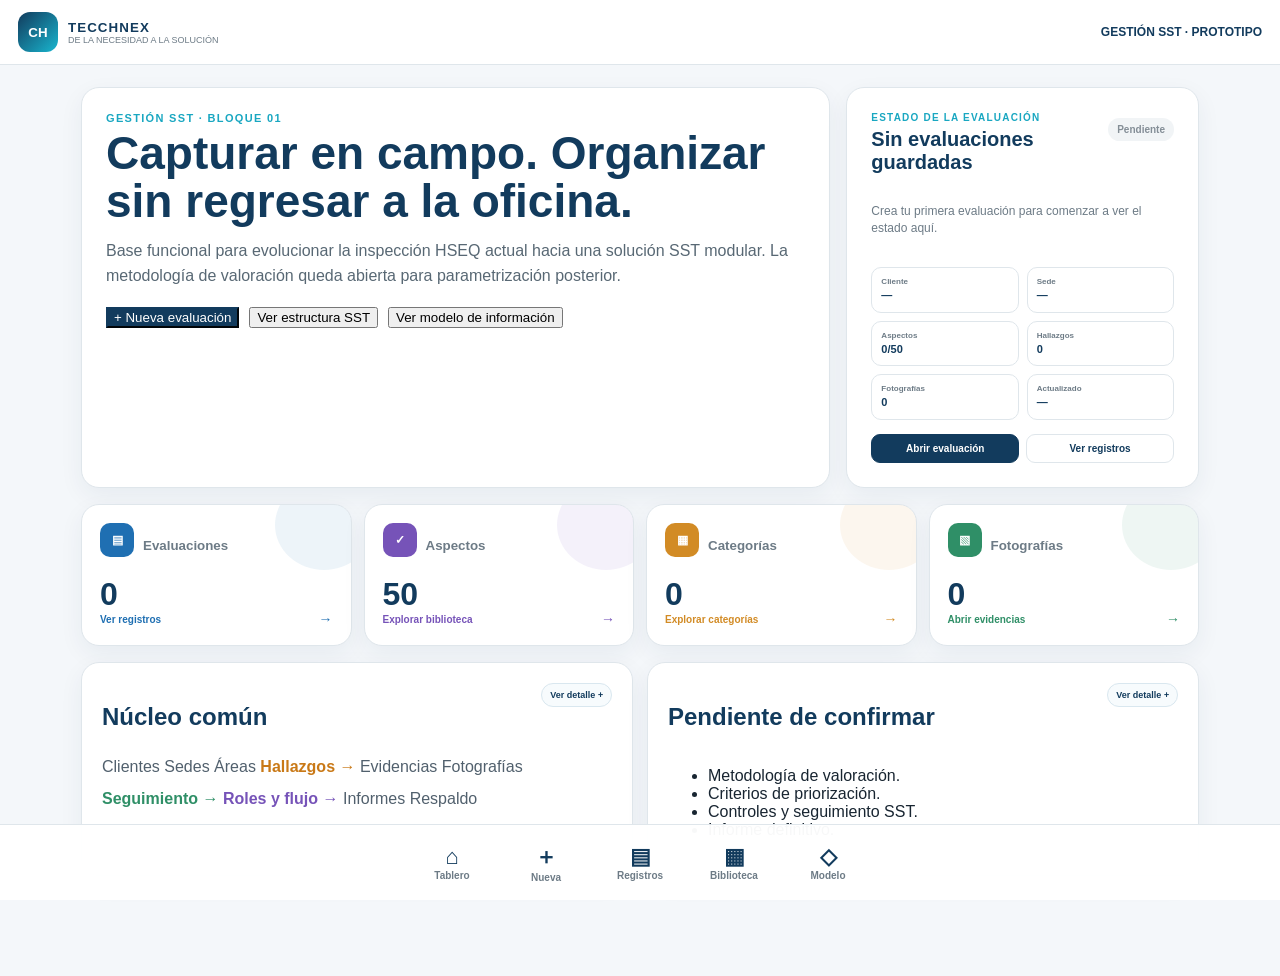
==== index.html @ 4d705667 "Add files via upload" ====
<!doctype html><html lang="es"><head><meta charset="utf-8"><meta name="viewport" content="width=device-width,initial-scale=1"><meta name="theme-color" content="#123b5d"><title>TECCHNEX · Gestión SST</title><link rel="stylesheet" href="styles.css"></head><body><header class="top"><button class="brand brand-button" type="button" data-go="dashboard" aria-label="Abrir tablero principal"><div class="mark">CH</div><div><b>TECCHNEX</b><small>DE LA NECESIDAD A LA SOLUCIÓN</small></div></button><span class="badge">GESTIÓN SST · PROTOTIPO</span></header><main><section id="home" class="view active"><div class="hero"><div><p>GESTIÓN SST · BLOQUE 01</p><h1>Capturar en campo. Organizar sin regresar a la oficina.</h1><div class="lead">Base funcional para evolucionar la inspección HSEQ actual hacia una solución SST modular. La metodología de valoración queda abierta para parametrización posterior.</div><div class="actions"><button data-go="new" class="primary">+ Nueva evaluación</button><button data-go="library">Ver estructura SST</button><button data-go="model">Ver modelo de información</button></div></div><div class="hero-card latest-panel" id="latestPanel">
  <div class="latest-head">
    <div>
      <p>ESTADO DE LA EVALUACIÓN</p>
      <h2 id="latestTitle">Sin evaluaciones guardadas</h2>
    </div>
    <span id="latestBadge" class="status-badge neutral">Pendiente</span>
  </div>

  <div id="latestEmpty" class="latest-empty">
    Crea tu primera evaluación para comenzar a ver el estado aquí.
  </div>

  <div id="latestData" class="latest-data" hidden>
    <div><small>Cliente</small><strong id="latestClient">—</strong></div>
    <div><small>Sede</small><strong id="latestSite">—</strong></div>
    <div><small>Aspectos</small><strong id="latestAspects">0/50</strong></div>
    <div><small>Hallazgos</small><strong id="latestFindings">0</strong></div>
    <div><small>Fotografías</small><strong id="latestPhotos">0</strong></div>
    <div><small>Actualizado</small><strong id="latestUpdated">—</strong></div>
  </div>

  <div id="latestActions" class="latest-actions" hidden>
    <button class="primary" id="latestOpen">Abrir evaluación</button>
    <button id="latestRecords">Ver registros</button>
  </div>
</div></div><div class="metrics"><div class="metric-card interactive" role="button" aria-label="Abrir registros de evaluaciones" tabindex="0" data-metric="evaluations" data-go="listView"><div class="metric-top"><span class="metric-icon">▤</span><small>Evaluaciones</small></div><b id="mEval">0</b><span class="metric-action">Ver registros <i>→</i></span></div><div class="metric-card interactive" role="button" aria-label="Explorar los 50 aspectos del formato" tabindex="0" data-metric="aspects" data-go="library"><div class="metric-top"><span class="metric-icon">✓</span><small>Aspectos</small></div><b>50</b><span class="metric-action">Explorar biblioteca <i>→</i></span></div><div class="metric-card interactive" role="button" aria-label="Explorar categorías del formato" tabindex="0" data-metric="categories" data-go="library"><div class="metric-top"><span class="metric-icon">▦</span><small>Categorías</small></div><b id="mCat">0</b><span class="metric-action">Explorar categorías <i>→</i></span></div><div class="metric-card interactive" role="button" aria-label="Abrir registros de evidencias fotográficas" tabindex="0" data-metric="photos" data-go="evidenceView"><div class="metric-top"><span class="metric-icon">▧</span><small>Fotografías</small></div><b id="mPhoto">0</b><span class="metric-action">Abrir evidencias <i>→</i></span></div></div><div class="cols"><article class="interactive info-card" tabindex="0" data-info-card="core"><div class="info-title"><h2>Núcleo común</h2><span class="card-link">Ver detalle <i>+</i></span></div><div class="chips">
  <span>Clientes</span>
  <span>Sedes</span>
  <span>Áreas</span>
  <button type="button" class="core-chip hallazgos-chip" id="openHallazgos">Hallazgos →</button>
  <span>Evidencias</span>
  <span>Fotografías</span>
  <button type="button" class="core-chip seguimiento-chip" id="openSeguimiento">Seguimiento →</button>
  <button type="button" class="core-chip roles-chip" id="openRoles">Roles y flujo →</button>
  <span>Informes</span>
  <span>Respaldo</span>
</div><div class="info-reveal"><p>Componentes que deben permanecer compartidos con Inspecciones y reutilizarse antes de construir algo nuevo.</p></div></article><article class="interactive info-card" tabindex="0" data-info-card="pending"><div class="info-title"><h2>Pendiente de confirmar</h2><span class="card-link">Ver detalle <i>+</i></span></div><ul><li>Metodología de valoración.</li><li>Criterios de priorización.</li><li>Controles y seguimiento SST.</li><li>Informe definitivo.</li></ul><div class="info-reveal"><p>Estas decisiones permanecen abiertas hasta recibir y validar la información del área SST.</p></div></article></div></section>
<section id="newSetupView" class="view">
  <div class="head">
    <div>
      <p>NUEVA EVALUACIÓN</p>
      <h1>Iniciar evaluación SST</h1>
      <span>Completa los datos básicos antes de comenzar la captura en campo.</span>
    </div>
    <button data-go="dashboard">← Tablero</button>
  </div>

  <div class="setup-card">
    <div class="setup-grid">
      <label>Cliente
        <input id="setupCliente" placeholder="Nombre de la empresa o cliente">
      </label>
      <label>Sede / centro de trabajo
        <input id="setupSede" placeholder="Sede o centro de trabajo">
      </label>
      <label>Lugar / área
        <input id="setupLugar" placeholder="Lugar o área a inspeccionar">
      </label>
      <label>Inspector / responsable
        <input id="setupInspector" placeholder="Nombre del responsable">
      </label>
      <label>Fecha
        <input id="setupFecha" type="date">
      </label>
      <label>Tipo de evaluación
        <select id="setupTipo">
          <option value="Inspección HSEQ general" selected>Inspección HSEQ general</option>
          <option value="Evaluación SST">Evaluación SST</option>
          <option value="Seguimiento SST">Seguimiento SST</option>
          <option value="Otro">Otro</option>
        </select>
      </label>
    </div>

    <div class="setup-note">
      <strong>Una decisión pendiente</strong>
      <span>El tipo de evaluación se guarda como contexto. La metodología de valoración SST todavía queda abierta para incorporarla cuando el área la confirme.</span>
    </div>

    <div class="setup-actions">
      <button type="button" id="setupCancel">Cancelar</button>
      <button type="button" id="setupContinue" class="primary">Crear y continuar →</button>
    </div>
  </div>
</section>

<section class="context-bar" id="currentContextBar">
  <div class="context-title">
    <span>INSPECCIÓN HSEQ GENERAL</span>
    <strong id="contextClient">—</strong>
  </div>
  <div class="context-items">
    <div><small>Sede</small><b id="contextSite">—</b></div>
    <div><small>Área / lugar</small><b id="contextPlace">—</b></div>
    <div><small>Inspector</small><b id="contextInspector">—</b></div>
    <div><small>Fecha</small><b id="contextDate">—</b></div>
  </div>
  <button type="button" id="editContext">Editar contexto</button>
</section>
<section id="new" class="view"><div class="head"><div><p>CAM-SST-01A</p><h1>Inspección HSEQ general</h1><span>Guardado automático en este dispositivo. <b id="saveStatus">Listo</b></span></div><button data-go="dashboard">← Tablero</button></div>
<div class="field-toolbar" id="fieldToolbar">
  <div class="field-progress">
    <div class="field-progress-top">
      <strong>CAPTURA EN CAMPO</strong>
      <span id="fieldProgressText">0/50 aspectos</span>
    </div>
    <div class="field-progress-track"><div id="fieldProgressBar" class="field-progress-bar"></div></div>
  </div>
  <div class="field-tools">
    <label class="compact-check">
      <input id="pendingOnly" type="checkbox">
      <span>Solo pendientes</span>
    </label>
    <button type="button" id="nextPending" class="field-btn primary">Siguiente pendiente →</button>
  </div>
</div>
<div class="steps"><button data-step="1" class="active">1 Contexto</button><button data-step="2">2 Evaluación</button><button data-step="3">3 Resumen</button></div><form id="form"><div class="panel active" data-panel="1"><div class="card"><h2>¿Dónde estamos?</h2><div class="form"><label>Cliente<input name="cliente" required></label><label>Sede / centro<input name="sede"></label><label>Lugar / área<input name="lugar"></label><label>Inspector<input name="inspector"></label><label>Director / responsable<input name="director"></label><label>Servicio / actividad<input name="servicio"></label><label>Modalidad / jornada<input name="modalidad"></label><label>N.º expuestos<input name="expuestos" type="number" min="0"></label><label>Fecha<input name="fecha" type="date"></label><label>Observación inicial<textarea name="obs" rows="3"></textarea></label></div></div><div class="nav"><span></span><button type="button" data-next="2" class="primary">Continuar →</button></div></div><div class="panel" data-panel="2"><div class="toolbar"><div><p>ASPECTOS EVALUADOS</p><h2>Captura en campo</h2></div><div><input id="search" placeholder="Buscar aspecto o categoría"><select id="cat"></select></div></div>
<div class="aspect-toolbar" id="aspectToolbar">
  <div>
    <p>CAPTURA DE ASPECTOS</p>
    <strong>Evalúa un aspecto a la vez</strong>
    <span id="visibleAspectCount">50 aspectos visibles</span>
  </div>
  <div class="aspect-legend">
    <span><i class="dot pending"></i>Pendiente</span>
    <span><i class="dot done"></i>Capturado</span>
  </div>
</div>
<div id="list"></div><div class="nav"><button type="button" data-prev="1">← Atrás</button><button type="button" data-next="3" class="primary">Continuar →</button></div></div><div class="panel" data-panel="3"><div class="cols"><article class="card"><p>RESULTADO PRELIMINAR</p><h2 id="titleSummary">Evaluación</h2><div id="summary" class="summary"></div></article><article class="card"><p>OBSERVACIÓN GENERAL</p><textarea id="general" rows="8"></textarea></article></div><div class="warning"><b>Metodología SST pendiente</b><span>Esta versión captura y organiza información. No calcula todavía niveles definitivos de riesgo ni declara conformidad normativa.</span></div><div class="nav"><button type="button" data-prev="2">← Atrás</button><div><button type="button" id="save" class="primary">Guardar evaluación</button><button type="button" id="generateReport" class="report-btn">Generar informe Word</button><button type="button" data-go="home">Cerrar</button></div></div></div></form></section><section id="listView" class="view">
  <div class="head">
    <div>
      <p>REGISTROS LOCALES</p>
      <h1>Evaluaciones guardadas</h1>
      <span>Consulta y retoma las evaluaciones almacenadas en este dispositivo.</span>
    </div>
    <div class="head-actions">
      <button data-go="dashboard">← Tablero</button>
      <button data-go="new" class="primary">+ Nueva</button>
    </div>
  </div>

  <div class="records-summary">
    <article class="record-stat"><small>Evaluaciones</small><b id="recordsTotal">0</b></article>
    <article class="record-stat"><small>Con hallazgos</small><b id="recordsFindings">0</b></article>
    <article class="record-stat"><small>Con gestión SST</small><b id="recordsManaged">0</b></article>
    <article class="record-stat"><small>Con fotografías</small><b id="recordsPhotos">0</b></article>
  </div>

  <div class="records-toolbar">
    <input id="recordsSearch" placeholder="Buscar por cliente, sede, lugar o inspector">
    <select id="recordsFilter">
      <option value="">Todos los registros</option>
      <option value="findings">Con hallazgos</option>
      <option value="managed">Con gestión SST</option>
      <option value="photos">Con fotografías</option>
    </select>
  </div>

  <div id="saved"></div>
</section>
<section id="evidenceView" class="view">
  <div class="head">
    <div>
      <p>ARCHIVO LOCAL DE EVIDENCIAS</p>
      <h1>Fotografías y evidencias</h1>
      <span>Vista de consulta sobre las fotografías ya almacenadas por la evaluación.</span>
    </div>
    <button data-go="dashboard">← Tablero</button>
  </div>

  <div class="evidence-toolbar">
    <div>
      <strong id="evidenceCount">0 evidencias</strong>
      <span id="evidenceHint">Las fotografías permanecen vinculadas al aspecto que las originó.</span>
    </div>
    <div class="evidence-filters">
      <input id="evidenceSearch" placeholder="Buscar cliente, sede o aspecto">
      <select id="evidenceCategory">
        <option value="">Todas las categorías</option>
      </select>
    </div>
  </div>

  <div id="evidenceGrid" class="evidence-grid"></div>
</section>
<section id="model" class="view"><div class="head"><div><p>CAM-SST-02</p><h1>Modelo de información</h1><span>La estructura está preparada para crecer sin cambiar lo que ya funciona.</span></div><button data-go="dashboard">← Tablero</button></div><div id="modelCards" class="model-grid"></div><div class="warning"><b>Decisiones aún abiertas</b><span>La metodología de evaluación, valoración y priorización no está incorporada todavía. Solo definimos la estructura de información necesaria para recibirla cuando el área SST la confirme.</span></div><div class="card"><h2>Flujo del registro</h2><div class="flow"><span>Cliente</span><b>→</b><span>Sede</span><b>→</b><span>Área / actividad</span><b>→</b><span>Aspecto</span><b>→</b><span>Evidencia</span><b>→</b><span>Gestión SST</span><b>→</b><span>Acción</span><b>→</b><span>Seguimiento</span></div><p class="note">Un registro SST no reemplaza la inspección: agrega una capa de gestión sobre el dato capturado.</p></div></section>
<section id="hallazgosView" class="view">
  <div class="head">
    <div>
      <p>GESTIÓN DE HALLAZGOS</p>
      <h1>Hallazgos registrados</h1>
      <span>Consulta los hallazgos capturados durante las inspecciones HSEQ.</span>
    </div>
    <button data-go="dashboard">← Tablero</button>
  </div>

  <div class="findings-summary">
    <article><small>Total</small><b id="findingsTotal">0</b></article>
    <article><small>No conformes</small><b id="findingsNC">0</b></article>
    <article><small>Con fotografías</small><b id="findingsPhotos">0</b></article>
    <article><small>Inspecciones</small><b id="findingsInspections">0</b></article>
  </div>

  <div class="findings-toolbar">
    <input id="findingsSearch" placeholder="Buscar cliente, sede, aspecto o hallazgo">
    <select id="findingsFilter">
      <option value="">Todos</option>
      <option value="NC">No conformes</option>
      <option value="photos">Con fotografías</option>
    </select>
  </div>

  <div id="findingsList" class="findings-list"></div>
</section>

<section id="seguimientoView" class="view">
  <div class="head">
    <div>
      <p>SEGUIMIENTO DE ACCIONES</p>
      <h1>Seguimiento</h1>
      <span>Consulta las acciones que ya estén registradas en las evaluaciones y su estado actual.</span>
    </div>
    <button data-go="dashboard">← Tablero</button>
  </div>

  <div class="follow-summary">
    <article><small>Con acción</small><b id="followTotal">0</b></article>
    <article><small>Pendientes</small><b id="followPending">0</b></article>
    <article><small>En proceso</small><b id="followProgress">0</b></article>
    <article><small>Completadas</small><b id="followDone">0</b></article>
  </div>

  <div class="follow-toolbar">
    <input id="followSearch" placeholder="Buscar cliente, sede, acción o responsable">
    <select id="followFilter">
      <option value="">Todos los estados</option>
    </select>
  </div>

  <div id="followList" class="follow-list"></div>
</section>

<section id="rolesView" class="view">
  <div class="head">
    <div>
      <p>FLUJO DE TRABAJO</p>
      <h1>Roles en la operación</h1>
      <span>Vista de diseño para separar lo que ocurre en campo de lo que ocurre durante la gestión posterior.</span>
    </div>
    <button data-go="dashboard">← Tablero</button>
  </div>

  <div class="role-note">
    <strong>Bloque provisional</strong>
    <span>Esta vista describe funciones de trabajo. Todavía no crea usuarios ni permisos; esos elementos se definirán cuando el proceso del área esté confirmado.</span>
  </div>

  <div class="role-tabs" role="tablist">
    <button class="role-tab active" type="button" data-role-tab="inspector">Inspector de campo</button>
    <button class="role-tab" type="button" data-role-tab="manager">Responsable de gestión</button>
  </div>

  <section class="role-panel active" id="roleInspector">
    <div class="role-hero">
      <div>
        <p>PERFIL DE CAMPO</p>
        <h2>Capturar lo que ocurre</h2>
        <span>El inspector concentra su trabajo en observar, evaluar, evidenciar y dejar la información lista para gestionar.</span>
      </div>
      <div class="role-flow">
        <span>Contexto</span><i>→</i><span>Evaluación</span><i>→</i><span>Hallazgo</span><i>→</i><span>Evidencia</span>
      </div>
    </div>

    <div class="role-grid">
      <article><strong>1</strong><h3>Contexto</h3><p>Cliente, sede, área, responsable, servicio y fecha.</p></article>
      <article><strong>2</strong><h3>Evaluar</h3><p>Revisar cada aspecto y registrar C, NC o NA.</p></article>
      <article><strong>3</strong><h3>Evidenciar</h3><p>Describir el hallazgo y capturar fotografías desde el campo.</p></article>
      <article><strong>4</strong><h3>Entregar información</h3><p>Dejar el registro listo para su gestión posterior.</p></article>
    </div>

    <div class="role-metrics" id="inspectorMetrics">
      <div><small>Evaluaciones</small><b>0</b></div>
      <div><small>Aspectos capturados</small><b>0</b></div>
      <div><small>Hallazgos</small><b>0</b></div>
      <div><small>Fotografías</small><b>0</b></div>
    </div>
  </section>

  <section class="role-panel" id="roleManager" hidden>
    <div class="role-hero manager">
      <div>
        <p>PERFIL DE GESTIÓN</p>
        <h2>Convertir información en acciones</h2>
        <span>El responsable revisa los hallazgos, asigna acciones y hace seguimiento hasta verificar el resultado.</span>
      </div>
      <div class="role-flow">
        <span>Hallazgo</span><i>→</i><span>Acción</span><i>→</i><span>Seguimiento</span><i>→</i><span>Cierre</span>
      </div>
    </div>

    <div class="role-grid">
      <article><strong>1</strong><h3>Revisar</h3><p>Consultar hallazgos y evidencias provenientes del campo.</p></article>
      <article><strong>2</strong><h3>Gestionar</h3><p>Definir acción, responsable, fecha y estado.</p></article>
      <article><strong>3</strong><h3>Hacer seguimiento</h3><p>Registrar avance y resultado del seguimiento.</p></article>
      <article><strong>4</strong><h3>Verificar</h3><p>Decidir cuándo una acción puede verificarse o cerrarse.</p></article>
    </div>

    <div class="role-metrics" id="managerMetrics">
      <div><small>Hallazgos</small><b>0</b></div>
      <div><small>Con acción</small><b>0</b></div>
      <div><small>En proceso</small><b>0</b></div>
      <div><small>En seguimiento</small><b>0</b></div>
    </div>
  </section>
</section>
<section id="library" class="view">
  <div class="head">
    <div>
      <p>BIBLIOTECA INICIAL</p>
      <h1>Categorías SST</h1>
      <span>Selecciona una categoría para iniciar una evaluación enfocada en ese grupo de aspectos.</span>
    </div>
    <button data-go="dashboard">← Tablero</button>
  </div>

  <div class="library-toolbar">
    <div>
      <strong id="libraryTotal">0 categorías</strong>
      <span id="libraryHint">50 aspectos cargados desde el formato actual.</span>
    </div>
    <input id="librarySearch" placeholder="Buscar categoría">
  </div>

  <div id="cats" class="catgrid"></div>
</section></main><nav><button class="nav-dashboard" data-go="dashboard">⌂<small>Tablero</small></button><button data-go="new">＋<small>Nueva</small></button><button data-go="listView">▤<small>Registros</small></button><button data-go="library">▦<small>Biblioteca</small></button><button data-go="model">◇<small>Modelo</small></button></nav><script src="vendor/jszip.min.js"></script><script type="module" src="app.js"></script></body></html>
---- styles.css ----
:root{--navy:#123b5d;--cyan:#19a7c1;--border:#dfe6eb;--soft:#edf3f7;--text:#182531;--muted:#6d7b86}*{box-sizing:border-box}body{margin:0;background:#f4f7fa;color:#182531;font-family:"Century Gothic",Segoe UI,Arial,sans-serif}.top{position:sticky;top:0;z-index:5;display:flex;justify-content:space-between;align-items:center;padding:12px 18px;background:#fff;border-bottom:1px solid #dfe6eb}.brand{display:flex;gap:10px;align-items:center}.mark{width:40px;height:40px;border-radius:12px;background:linear-gradient(135deg,#123b5d,#19b6cf);color:#fff;display:grid;place-items:center;font-weight:800}.brand b{display:block;color:#123b5d;letter-spacing:.08em}.brand small{display:block;color:#6d7b86;font-size:9px}.badge{color:#123b5d;font-size:12px;font-weight:700}main{max-width:1150px;margin:auto;padding:22px 16px 100px}.view{display:none}.view.active{display:block}h1{color:#123b5d;margin:5px 0 12px;font-size:clamp(28px,5vw,46px);line-height:1.05}h2{color:#123b5d}.hero{display:grid;grid-template-columns:1.7fr .8fr;gap:16px}.hero>div,.hero-card,.metrics>div,article,.card{background:#fff;border:1px solid #dfe6eb;border-radius:18px;box-shadow:0 8px 24px rgba(18,59,93,.06)}.hero>div,.hero-card{padding:24px}.hero p,.head p,.toolbar p,.card p{margin:0;color:#19a7c1;font-size:11px;font-weight:800;letter-spacing:.12em}.lead{color:#586874;line-height:1.6;max-width:720px}.actions{display:flex;gap:10px;margin-top:18px}.hero-card{display:flex;flex-direction:column;justify-content:center;background:linear-gradient(135deg,#123b5d,#176887);color:#fff}.hero-card span{opacity:.8;margin-top:6px}.metrics{display:grid;grid-template-columns:repeat(4,1fr);gap:12px;margin:16px 0}.metrics>div{padding:18px}.metrics small{display:block;color:#6d7b86}.metrics b{display:block;color:#123b5d;font-size:30px;margin-top:10px}.cols{display:grid;grid-template-columns:1fr 1fr;gap:14px;margin-top:14px}.cols>article{padding:20px}.chips{line-height:2;color:#51606d}.head{display:flex;justify-content:space-between;gap:15px;align-items:flex-start;margin-bottom:14px}.head span{color:#6d7b86}.steps{display:flex;gap:8px;margin-bottom:14px}.steps button,.nav button,.toolbar button,nav button{border:1px solid #dfe6eb;background:#fff;border-radius:11px;padding:10px 13px;color:#123b5d;font-weight:800}.steps button.active,.primary{background:#123b5d!important;color:#fff!important;border-color:#123b5d!important}.panel{display:none}.panel.active{display:block}.card{padding:20px}.form{display:grid;grid-template-columns:repeat(2,1fr);gap:13px;margin-top:15px}.form label,label{display:flex;flex-direction:column;gap:5px;color:#53616c;font-size:12px;font-weight:800}.form input,.form textarea,input,select,textarea{width:100%;border:1px solid #dfe6eb;border-radius:10px;padding:10px;background:#fff;color:#182531}.nav{display:flex;justify-content:space-between;gap:10px;margin-top:14px}.toolbar{display:flex;justify-content:space-between;gap:12px;align-items:end;margin-bottom:12px}.toolbar>div:last-child{display:flex;gap:8px}.aspect{background:#fff;border:1px solid #dfe6eb;border-radius:14px;padding:16px;margin-bottom:10px}.aspect h3{margin:4px 0;color:#123b5d}.tag{display:inline-block;background:#edf3f7;border-radius:999px;padding:5px 8px;font-size:10px;font-weight:800;color:#123b5d}.aspect q{color:#596873}.aspect-grid{display:grid;grid-template-columns:170px 1fr;gap:10px;margin-top:12px}.photos{margin-top:10px}.photos label{display:inline-flex;align-items:center;gap:5px;background:#edf7f8;color:#0b6571;border-radius:10px;padding:9px;cursor:pointer;margin-right:7px}.photos input{display:none}.thumbs{display:flex;gap:7px;flex-wrap:wrap;margin-top:8px}.thumb{position:relative;width:84px;height:84px;border-radius:9px;overflow:hidden;border:1px solid #dfe6eb;background:#eef2f4}.thumb img{width:100%;height:100%;object-fit:cover}.thumb button{position:absolute;right:3px;top:3px;width:24px;height:24px;border:0;border-radius:7px;background:rgba(0,0,0,.62);color:#fff;font-weight:800;padding:0;line-height:1}.summary{display:grid;grid-template-columns:repeat(3,1fr);gap:8px}.summary div{padding:12px;background:#edf3f7;border-radius:10px}.summary b{display:block;font-size:22px;color:#123b5d}.summary small{color:#6d7b86}.warning{margin-top:14px;padding:14px;border-left:4px solid #d6a324;background:#fffdf3;border-radius:12px;display:flex;flex-direction:column;gap:5px}.saved{background:#fff;border:1px solid #dfe6eb;border-radius:14px;padding:15px;margin-bottom:10px;display:flex;justify-content:space-between;align-items:center;gap:10px}.saved b{color:#123b5d}.saved small{color:#6d7b86;display:block}.catgrid{display:grid;grid-template-columns:repeat(3,1fr);gap:12px}.cat{background:#fff;border:1px solid #dfe6eb;border-radius:14px;padding:18px}.cat h3{margin:0;color:#123b5d}.cat span{color:#6d7b86;font-size:12px}nav{position:fixed;bottom:0;left:0;right:0;z-index:10;background:rgba(255,255,255,.97);border-top:1px solid #dfe6eb;display:flex;justify-content:center;gap:4px;padding:7px}nav button{background:transparent;border:0;min-width:90px;font-size:22px}nav small{display:block;font-size:10px;color:#6d7b86}@media(max-width:800px){.hero,.cols{grid-template-columns:1fr}.metrics{grid-template-columns:1fr 1fr}.form,.aspect-grid,.catgrid{grid-template-columns:1fr}.toolbar{align-items:stretch;flex-direction:column}.toolbar>div:last-child{flex-direction:column}.badge{display:none}}
.sst-management{margin:12px 0;border-top:1px solid var(--border);padding-top:10px}.sst-management summary{cursor:pointer;color:var(--navy);font-size:11px;font-weight:800;list-style:none}.sst-management summary::-webkit-details-marker{display:none}.management-grid{display:grid;grid-template-columns:repeat(2,1fr);gap:10px;margin-top:10px;padding:12px;border:1px solid #d9e7ef;border-radius:12px;background:#f7fbfd}.management-grid label{font-size:10px}.management-grid input,.management-grid textarea,.management-grid select{width:100%}@media(max-width:700px){.management-grid{grid-template-columns:1fr}.nav button,.head button,.actions button{width:100%}.actions,.nav>div{flex-direction:column;align-items:stretch}.saved{align-items:stretch;flex-direction:column}.saved>div:last-child{display:flex;gap:7px}.saved>div:last-child button{flex:1}.steps button{flex:1}.steps{position:sticky;top:64px;z-index:4;background:#f4f7fa;padding:5px 0}.photos label{width:100%;justify-content:center}.thumb{width:76px;height:76px}}

.model-grid{display:grid;grid-template-columns:repeat(3,1fr);gap:14px;margin:16px 0}.model-card{background:#fff;border:1px solid var(--border);border-radius:16px;padding:18px}.model-card h3{margin:0 0 7px;color:var(--navy)}.model-card p{margin:0;color:var(--muted);font-size:12px;line-height:1.55}.model-card .field-list{margin:12px 0 0;padding-left:18px;color:#586774;font-size:12px;line-height:1.65}.flow{display:flex;flex-wrap:wrap;align-items:center;gap:8px;margin-top:14px}.flow span{padding:8px 11px;border-radius:999px;background:var(--soft);border:1px solid #d9e7ef;color:var(--navy);font-weight:800;font-size:11px}.flow b{color:var(--cyan)}.note{margin:15px 0 0;color:var(--muted);font-size:12px}.export-row{display:flex;gap:8px;flex-wrap:wrap;margin-top:12px}@media(max-width:900px){.model-grid{grid-template-columns:1fr 1fr}.flow{gap:6px}}@media(max-width:600px){.model-grid{grid-template-columns:1fr}.flow b{display:none}}

/* Interacción de tarjetas — CAM-SST-02B · Ajuste visual por bloque */
.interactive{cursor:pointer;position:relative;transition:transform .18s ease,box-shadow .18s ease,border-color .18s ease,background .18s ease}.interactive:hover{transform:translateY(-2px);box-shadow:0 12px 28px rgba(18,59,93,.11);border-color:#b9d3df}.interactive:focus-visible{outline:3px solid rgba(25,167,193,.28);outline-offset:2px}
.metric-card{min-height:142px;display:flex;flex-direction:column;justify-content:space-between;overflow:hidden}.metric-card::after{content:'Abrir';position:absolute;right:14px;top:14px;border-radius:999px;padding:4px 8px;background:#edf7f8;color:#0b6571;font-size:9px;font-weight:800;opacity:0;transform:translateY(-3px);transition:.18s ease}.metric-card:hover::after,.metric-card:focus-visible::after,.metric-card.active::after{opacity:1;transform:none}.metric-card.active{border-color:var(--cyan);background:#fbfeff}.metric-top{display:flex;align-items:center;gap:9px}.metric-top small{font-weight:800;color:var(--muted)}.metric-icon{width:30px;height:30px;border-radius:10px;background:var(--soft);color:var(--navy);display:grid;place-items:center;font-weight:900}.metric-card b{font-size:32px;color:var(--navy);line-height:1}.metric-action{display:flex;align-items:center;justify-content:space-between;color:var(--cyan);font-size:10px;font-weight:800}.metric-action i{font-style:normal;font-size:14px;transition:transform .18s ease}.metric-card:hover .metric-action i,.metric-card.active .metric-action i{transform:translateX(3px)}
.info-card .info-title{display:flex;align-items:flex-start;justify-content:space-between;gap:12px}.card-link{flex:none;border:1px solid #d9e7ef;background:#f7fbfd;color:var(--navy);border-radius:999px;padding:6px 8px;font-size:9px;font-weight:800}.info-card.active .card-link{background:#dff4f8;color:#0b6571}.info-card .info-reveal{display:grid;grid-template-rows:0fr;transition:grid-template-rows .22s ease;margin-top:0}.info-card .info-reveal p{overflow:hidden;margin:0;color:var(--muted);font-size:12px;line-height:1.55}.info-card.active .info-reveal{grid-template-rows:1fr;margin-top:12px;padding-top:12px;border-top:1px solid #e4edf1}
.model-card{cursor:pointer;transition:transform .18s ease,box-shadow .18s ease,border-color .18s ease}.model-card:hover,.model-card.active{transform:translateY(-2px);box-shadow:0 12px 28px rgba(18,59,93,.1);border-color:#b9d3df}.model-card::after{content:'Abrir detalle';position:absolute;right:14px;top:14px;padding:5px 8px;border-radius:999px;background:var(--soft);color:var(--navy);font-size:9px;font-weight:800}.model-card.active::after{content:'Cerrar detalle';background:#dff4f8;color:#0b6571}.model-detail{display:grid;grid-template-rows:0fr;transition:grid-template-rows .22s ease}.model-detail>div{overflow:hidden}.model-card.active .model-detail{grid-template-rows:1fr;margin-top:12px}.model-card.active .model-detail>div{border-top:1px solid #e4edf1;padding-top:12px}.model-detail ul{margin:8px 0 0;padding-left:17px;color:var(--muted);font-size:11px;line-height:1.55}.cat.interactive:hover{transform:translateY(-2px)}.cat.active{border-color:var(--cyan);background:#fbfeff}.cat::after{content:'Usar en evaluación →';display:block;margin-top:10px;color:var(--cyan);font-size:10px;font-weight:800}
@media(max-width:600px){.metric-card::after{opacity:1;transform:none}.metric-card b{font-size:28px}.card-link{padding:5px 7px}}


/* CAM-SST-02C — Evidencias interactivas */
.evidence-toolbar{display:flex;justify-content:space-between;align-items:end;gap:14px;background:#fff;border:1px solid var(--border);border-radius:14px;padding:14px 16px;margin-bottom:14px}
.evidence-toolbar strong{display:block;color:var(--navy);font-size:14px}
.evidence-toolbar span{display:block;color:var(--muted);font-size:11px;margin-top:4px}
.evidence-toolbar input{min-width:280px}
.evidence-grid{display:grid;grid-template-columns:repeat(4,1fr);gap:14px}
.evidence-card{background:#fff;border:1px solid var(--border);border-radius:15px;overflow:hidden;box-shadow:0 7px 18px rgba(18,59,93,.06)}
.evidence-image{display:block;width:100%;aspect-ratio:4/3;border:0;padding:0;background:#eef2f4;overflow:hidden;cursor:pointer}
.evidence-image img{width:100%;height:100%;object-fit:cover;display:block;transition:transform .2s ease}
.evidence-image:hover img{transform:scale(1.025)}
.evidence-meta{padding:12px}
.evidence-meta strong{display:block;color:var(--navy);font-size:13px}
.evidence-meta span{display:inline-block;margin-top:4px;background:var(--soft);border:1px solid #d9e7ef;border-radius:999px;padding:4px 7px;color:var(--navy);font-size:9px;font-weight:800}
.evidence-meta small{display:block;margin-top:8px;color:var(--muted);font-size:10px;line-height:1.4}
.empty-evidence{padding:30px;text-align:center;color:var(--muted)}
.evidence-lightbox{position:fixed;inset:0;z-index:100;background:rgba(6,20,31,.84);display:none;place-items:center;padding:24px}
.evidence-lightbox.open{display:grid}
.lightbox-inner{position:relative;max-width:min(1000px,96vw);max-height:92vh;display:flex;flex-direction:column;align-items:center;gap:10px}
.lightbox-inner img{max-width:100%;max-height:80vh;border-radius:14px;background:#fff;box-shadow:0 18px 50px rgba(0,0,0,.28)}
.lightbox-close{position:absolute;right:-7px;top:-7px;width:36px;height:36px;border:0;border-radius:50%;background:#fff;color:var(--navy);font-size:24px;font-weight:900;cursor:pointer}
.lightbox-title{color:#fff;font-weight:800;font-size:13px;text-align:center}
@media(max-width:950px){.evidence-grid{grid-template-columns:repeat(3,1fr)}}
@media(max-width:720px){.evidence-toolbar{flex-direction:column;align-items:stretch}.evidence-toolbar input{min-width:0}.evidence-grid{grid-template-columns:repeat(2,1fr)}}
@media(max-width:430px){.evidence-grid{grid-template-columns:1fr}}


/* CAM-SST-02D — Tablero explícito */
.brand-button{appearance:none;border:0;background:transparent;padding:0;text-align:left;color:inherit;display:flex;align-items:center;gap:10px;cursor:pointer}
.brand-button:focus-visible,.nav-dashboard:focus-visible{outline:3px solid rgba(25,182,207,.35);outline-offset:3px;border-radius:10px}
.nav-dashboard{font-weight:900}


/* CAM-SST-02E — Navegación estable */
.head-actions{display:flex;gap:8px;align-items:center}
.head-actions button{border:1px solid var(--border);background:#fff;color:var(--navy);border-radius:10px;padding:10px 12px;font-weight:800;cursor:pointer}
@media(max-width:620px){.head-actions{width:100%}.head-actions button{flex:1}}


/* CAM-SST-02G — conexiones del tablero */
.metric-card{cursor:pointer}
.metric-card:focus-visible{outline:3px solid rgba(25,182,207,.28);outline-offset:3px}
.evidence-toolbar{display:flex;justify-content:space-between;align-items:center;gap:12px;background:#fff;border:1px solid var(--border);border-radius:14px;padding:14px 16px;margin-bottom:14px}
.evidence-toolbar strong{display:block;color:var(--navy);font-size:14px}
.evidence-toolbar span{display:block;color:var(--muted);font-size:11px;margin-top:4px}
.evidence-toolbar input{min-width:280px}
.evidence-grid{display:grid;grid-template-columns:repeat(4,1fr);gap:14px}
.evidence-card{background:#fff;border:1px solid var(--border);border-radius:15px;overflow:hidden;box-shadow:0 7px 18px rgba(18,59,93,.06)}
.evidence-image{display:block;width:100%;aspect-ratio:4/3;border:0;padding:0;background:#eef2f4;overflow:hidden;cursor:pointer}
.evidence-image img{width:100%;height:100%;object-fit:cover;display:block}
.evidence-meta{padding:12px}
.evidence-meta strong{display:block;color:var(--navy);font-size:13px}
.evidence-meta span{display:inline-block;margin-top:4px;background:var(--soft);border:1px solid #d9e7ef;border-radius:999px;padding:4px 7px;color:var(--navy);font-size:9px;font-weight:800}
.evidence-meta small{display:block;margin-top:8px;color:var(--muted);font-size:10px}
.empty-evidence{padding:30px;text-align:center;color:var(--muted)}
.evidence-lightbox{position:fixed;inset:0;z-index:100;background:rgba(6,20,31,.84);display:none;place-items:center;padding:24px}
.evidence-lightbox.open{display:grid}
.lightbox-inner{position:relative;max-width:min(1000px,96vw);max-height:92vh;display:flex;flex-direction:column;align-items:center;gap:10px}
.lightbox-inner img{max-width:100%;max-height:80vh;border-radius:14px;background:#fff}
.lightbox-close{position:absolute;right:-7px;top:-7px;width:36px;height:36px;border:0;border-radius:50%;background:#fff;color:var(--navy);font-size:24px;font-weight:900}
.lightbox-title{color:#fff;font-weight:800;font-size:13px}
@media(max-width:900px){.evidence-grid{grid-template-columns:repeat(3,1fr)}}
@media(max-width:650px){.evidence-toolbar{flex-direction:column;align-items:stretch}.evidence-toolbar input{min-width:0}.evidence-grid{grid-template-columns:repeat(2,1fr)}}
@media(max-width:430px){.evidence-grid{grid-template-columns:1fr}}


/* CAM-SST-03A — Registros funcionales */
.records-summary{display:grid;grid-template-columns:repeat(4,1fr);gap:12px;margin:16px 0}
.record-stat{background:#fff;border:1px solid var(--border);border-radius:14px;padding:14px;box-shadow:0 6px 18px rgba(18,59,93,.05)}
.record-stat small{display:block;color:var(--muted);font-size:10px;font-weight:800}
.record-stat b{display:block;margin-top:5px;color:var(--navy);font-size:24px}
.records-toolbar{display:flex;gap:10px;margin:0 0 14px}
.records-toolbar input{flex:1}
.records-toolbar select{width:220px}
.record-card{position:relative;align-items:flex-start}
.record-title{display:flex;gap:8px;align-items:baseline;flex-wrap:wrap}
.record-title b{color:var(--navy);font-size:15px}
.record-title span{color:var(--muted);font-size:11px}
.record-main>small{display:block;color:var(--muted);font-size:10px;margin-top:5px}
.record-tags{display:flex;gap:6px;flex-wrap:wrap;margin-top:9px}
.record-tags span{background:var(--soft);border:1px solid #d9e7ef;color:var(--navy);border-radius:999px;padding:5px 8px;font-size:9px;font-weight:800}
.record-actions{display:flex;gap:7px;flex-wrap:wrap}
.record-actions button{border:1px solid var(--border);background:#fff;color:var(--navy);border-radius:9px;padding:8px 10px;font-size:11px;font-weight:800;cursor:pointer}
.record-actions .record-open{background:var(--navy);color:#fff;border-color:var(--navy)}
.record-actions .record-delete{color:#9e3434}
.record-inline-detail{grid-column:1/-1;margin-top:2px;padding:12px;border-top:1px dashed var(--border);display:grid;grid-template-columns:repeat(2,1fr);gap:7px;color:#51616e;font-size:11px;line-height:1.4}
.records-empty{text-align:center;color:var(--muted);padding:30px}
@media(max-width:800px){.records-summary{grid-template-columns:repeat(2,1fr)}.records-toolbar{flex-direction:column}.records-toolbar select{width:100%}}
@media(max-width:620px){.record-card{flex-direction:column}.record-actions{width:100%}.record-actions button{flex:1}.record-inline-detail{grid-template-columns:1fr}}


/* CAM-SST-03B — Biblioteca funcional */
.library-toolbar{display:flex;justify-content:space-between;align-items:center;gap:12px;background:#fff;border:1px solid var(--border);border-radius:14px;padding:14px 16px;margin:16px 0}
.library-toolbar strong{display:block;color:var(--navy);font-size:14px}
.library-toolbar span{display:block;color:var(--muted);font-size:11px;margin-top:4px}
.library-toolbar input{min-width:260px}
.cat{display:flex;align-items:center;gap:12px;position:relative}
.cat-icon{width:42px;height:42px;border-radius:12px;background:var(--navy);color:#fff;display:grid;place-items:center;font-size:10px;font-weight:900;flex:0 0 auto}
.cat-copy{min-width:0;flex:1}
.cat-copy h3{margin:0;color:var(--navy);font-size:15px}
.cat-copy span{display:block;margin-top:4px;color:var(--muted);font-size:11px}
.cat-action{color:var(--cyan);font-size:11px;font-weight:900;white-space:nowrap}
.cat:focus-visible{outline:3px solid rgba(25,182,207,.25);outline-offset:3px}
.library-empty{grid-column:1/-1;text-align:center;padding:30px;color:var(--muted)}
@media(max-width:650px){
  .library-toolbar{flex-direction:column;align-items:stretch}
  .library-toolbar input{min-width:0}
}


/* CAM-SST-03C — Evidencias funcionales */
.evidence-filters{display:flex;gap:8px;align-items:center}
.evidence-filters input{min-width:270px}
.evidence-filters select{min-width:170px}
.evidence-meta small{margin-top:5px}
.evidence-actions{margin-top:9px}
.evidence-actions button{border:1px solid var(--border);background:#fff;color:var(--navy);border-radius:9px;padding:7px 9px;font-size:10px;font-weight:800;cursor:pointer}
.evidence-actions button:hover{background:var(--soft)}
.empty-evidence{display:flex;flex-direction:column;gap:7px;grid-column:1/-1}
@media(max-width:700px){.evidence-filters{width:100%;flex-direction:column;align-items:stretch}.evidence-filters input,.evidence-filters select{min-width:0;width:100%}}


/* CAM-SST-03D — Color de tarjetas */
.metric-card{
  --card-accent: var(--navy);
  --card-soft: #eef4f8;
  position:relative;
  overflow:hidden;
  border-top:4px solid var(--card-accent);
  background:linear-gradient(180deg,#fff 0%,var(--card-soft) 100%);
}
.metric-card::after{
  content:"";
  position:absolute;
  right:-22px;
  top:-22px;
  width:82px;
  height:82px;
  border-radius:50%;
  background:var(--card-accent);
  opacity:.08;
}
.metric-card .metric-icon,
.metric-card .metric-label,
.metric-card strong,
.metric-card small,
.metric-card .metric-action{
  position:relative;
  z-index:1;
}
.metric-card .metric-icon{
  width:34px;
  height:34px;
  border-radius:10px;
  display:grid;
  place-items:center;
  margin-bottom:10px;
  color:#fff;
  background:var(--card-accent);
  font-size:12px;
  font-weight:900;
}
.metric-card:nth-child(1){--card-accent:#1f6fb2;--card-soft:#eef6fd}
.metric-card:nth-child(2){--card-accent:#7653b8;--card-soft:#f4f0fb}
.metric-card:nth-child(3){--card-accent:#d28b25;--card-soft:#fff7ea}
.metric-card:nth-child(4){--card-accent:#2f8f67;--card-soft:#eef8f3}

.metric-card .metric-action{
  color:var(--card-accent);
  font-weight:900;
}

.metric-card:hover{
  transform:translateY(-2px);
  box-shadow:0 12px 26px rgba(18,59,93,.11);
}
.metric-card{
  transition:transform .18s ease, box-shadow .18s ease;
}

/* Tarjetas de categorías */
.cat{
  --cat-accent: var(--navy);
  border-left:4px solid var(--cat-accent);
  background:linear-gradient(180deg,#fff 0%,#f9fbfc 100%);
}
.cat:nth-child(4n+1){--cat-accent:#1f6fb2}
.cat:nth-child(4n+2){--cat-accent:#7653b8}
.cat:nth-child(4n+3){--cat-accent:#d28b25}
.cat:nth-child(4n+4){--cat-accent:#2f8f67}
.cat .cat-icon{background:var(--cat-accent)}
.cat .cat-action{color:var(--cat-accent)}


/* CAM-SST-03E — Estado de la evaluación */
.latest-panel{
  display:flex;
  flex-direction:column;
  justify-content:space-between;
  gap:14px;
  background:linear-gradient(180deg,#fff 0%,#f7fafc 100%);
}
.latest-head{display:flex;justify-content:space-between;align-items:flex-start;gap:10px}
.latest-head p{margin:0;color:var(--cyan);font-size:10px;font-weight:900;letter-spacing:.12em}
.latest-head h2{margin:5px 0 0;color:var(--navy);font-size:20px;line-height:1.15}
.status-badge{padding:6px 9px;border-radius:999px;font-size:10px;font-weight:900;white-space:nowrap}
.status-badge.neutral{background:#eef2f5;color:#66727d}
.status-badge.ok{background:#eaf7ef;color:#26784b}
.status-badge.progress{background:#eef5fd;color:#255f96}
.latest-empty{padding:15px 0;color:var(--muted);font-size:12px;line-height:1.45}
.latest-data{display:grid;grid-template-columns:repeat(2,1fr);gap:8px}
.latest-data>div{background:#fff;border:1px solid var(--border);border-radius:10px;padding:9px}
.latest-data small{display:block;color:var(--muted);font-size:8px;font-weight:800}
.latest-data strong{display:block;margin-top:3px;color:var(--navy);font-size:11px;line-height:1.25}
.latest-actions{display:flex;gap:7px}
.latest-actions button{flex:1;border:1px solid var(--border);background:#fff;color:var(--navy);border-radius:9px;padding:8px 10px;font-size:10px;font-weight:900;cursor:pointer}
.latest-actions .primary{background:var(--navy);color:#fff;border-color:var(--navy)}
@media(max-width:700px){
  .latest-data{grid-template-columns:1fr 1fr}
  .latest-actions{flex-direction:column}
}


/* CAM-SST-03G — Pulido del tablero */
.app-shell{padding-bottom:124px}
.hero{align-items:stretch}
.hero-copy{padding-bottom:22px}
.hero-status{padding:18px}
.hero-copy h1{margin-top:4px}
.hero-copy .lead{margin-bottom:14px}
.hero-actions{margin-top:14px}
.bottom-nav{min-height:62px}
@media(max-width:720px){
  .app-shell{padding-bottom:132px}
  .hero-copy{padding-bottom:18px}
  .hero-status{padding:16px}
}


/* CAM-SST-03H — Inicio guiado de nueva evaluación */
.setup-card{
  max-width:900px;
  margin:18px auto 0;
  background:#fff;
  border:1px solid var(--border);
  border-radius:18px;
  padding:22px;
  box-shadow:0 9px 24px rgba(18,59,93,.07);
}
.setup-grid{display:grid;grid-template-columns:repeat(2,1fr);gap:14px}
.setup-note{margin-top:16px;padding:12px 14px;border-left:4px solid var(--cyan);background:#f7fbfc;border-radius:10px}
.setup-note strong{display:block;color:var(--navy);font-size:12px}
.setup-note span{display:block;margin-top:4px;color:var(--muted);font-size:11px;line-height:1.45}
.setup-actions{display:flex;justify-content:flex-end;gap:8px;margin-top:18px}
.setup-actions button{border:1px solid var(--border);background:#fff;color:var(--navy);border-radius:10px;padding:10px 14px;font-weight:800;cursor:pointer}
.setup-actions .primary{background:var(--navy);color:#fff;border-color:var(--navy)}
@media(max-width:700px){
  .setup-grid{grid-template-columns:1fr}
  .setup-actions{flex-direction:column}
  .setup-actions button{width:100%}
}


/* CAM-SST-03I — Contexto validado */
.context-bar{
  display:grid;
  grid-template-columns:1.15fr 2.1fr auto;
  align-items:center;
  gap:12px;
  margin:0 0 12px;
  padding:11px 13px;
  background:#fff;
  border:1px solid var(--border);
  border-left:4px solid var(--navy);
  border-radius:14px;
  box-shadow:0 6px 16px rgba(18,59,93,.05);
}
.context-title span{display:block;color:var(--cyan);font-size:9px;font-weight:900;letter-spacing:.12em}
.context-title strong{display:block;color:var(--navy);font-size:14px;margin-top:3px}
.context-items{display:grid;grid-template-columns:repeat(4,1fr);gap:8px}
.context-items small{display:block;color:var(--muted);font-size:8px;font-weight:800}
.context-items b{display:block;color:var(--navy);font-size:10px;white-space:nowrap;overflow:hidden;text-overflow:ellipsis;margin-top:3px}
.context-bar>button{
  border:1px solid var(--border);
  background:#fff;
  color:var(--navy);
  border-radius:9px;
  padding:8px 10px;
  font-size:10px;
  font-weight:900;
  cursor:pointer
}
@media(max-width:850px){
  .context-bar{grid-template-columns:1fr}
  .context-items{grid-template-columns:repeat(2,1fr)}
}


/* CAM-SST-03J — Contexto visible solo durante la evaluación */
#currentContextBar{display:none}
#currentContextBar.context-visible{display:grid}


/* CAM-SST-03L — Consistencia visual de botones */
button,
.btn{
  font-family:inherit;
}

.hero-actions button,
.head-actions button,
.status-actions button,
.setup-actions button,
.record-actions button,
.evidence-actions button,
.bottom-nav button{
  transition:background .18s ease,border-color .18s ease,color .18s ease,transform .18s ease,box-shadow .18s ease;
}

.hero-actions .primary,
.setup-actions .primary,
.status-actions .primary,
.record-actions .record-open{
  background:var(--navy);
  color:#fff;
  border-color:var(--navy);
  box-shadow:0 5px 12px rgba(18,59,93,.12);
}

.hero-actions .primary:hover,
.setup-actions .primary:hover,
.status-actions .primary:hover,
.record-actions .record-open:hover{
  background:var(--navy-2);
  border-color:var(--navy-2);
  transform:translateY(-1px);
}

.hero-actions button:not(.primary),
.head-actions button,
.status-actions button:not(.primary),
.setup-actions button:not(.primary),
.record-actions button:not(.record-open),
.evidence-actions button{
  background:#fff;
  color:var(--navy);
  border:1px solid var(--border);
  border-radius:10px;
  font-weight:800;
}

.hero-actions button:not(.primary):hover,
.head-actions button:hover,
.status-actions button:not(.primary):hover,
.setup-actions button:not(.primary):hover,
.record-actions button:not(.record-open):hover,
.evidence-actions button:hover{
  background:var(--soft);
  border-color:#c6d9e3;
  transform:translateY(-1px);
}

.hero-actions button:focus-visible,
.head-actions button:focus-visible,
.status-actions button:focus-visible,
.setup-actions button:focus-visible,
.record-actions button:focus-visible,
.evidence-actions button:focus-visible{
  outline:3px solid rgba(25,182,207,.22);
  outline-offset:2px;
}

.record-actions .record-delete{
  color:#a23a3a;
}

.hero-actions{
  align-items:center;
  flex-wrap:wrap;
}

.hero-actions button,
.head-actions button,
.status-actions button,
.setup-actions button{
  min-height:36px;
}

.bottom-nav button{
  color:#6b7781;
  border-radius:10px;
}

.bottom-nav button:hover{
  background:#f3f7f9;
  color:var(--navy);
}

.bottom-nav button.active{
  background:#eef5f8;
  color:var(--navy);
}

@media(max-width:600px){
  .hero-actions{
    flex-direction:column;
    align-items:stretch;
  }
  .hero-actions button{
    width:100%;
  }
}


/* CAM-SST-03M — Captura en campo */
.field-toolbar{
  display:flex;
  justify-content:space-between;
  align-items:center;
  gap:14px;
  margin:0 0 14px;
  padding:13px 14px;
  background:#fff;
  border:1px solid var(--border);
  border-radius:14px;
  box-shadow:0 6px 16px rgba(18,59,93,.05);
}
.field-progress{min-width:240px;flex:1}
.field-progress-top{display:flex;justify-content:space-between;align-items:center;gap:10px}
.field-progress-top strong{color:var(--navy);font-size:11px;letter-spacing:.08em}
.field-progress-top span{color:var(--muted);font-size:10px;font-weight:800}
.field-progress-track{height:7px;background:#edf2f5;border-radius:999px;overflow:hidden;margin-top:8px}
.field-progress-bar{height:100%;width:0;background:linear-gradient(90deg,#1f6fb2,#19b6cf);border-radius:999px;transition:width .2s ease}
.field-tools{display:flex;align-items:center;gap:8px}
.compact-check{display:flex;align-items:center;gap:6px;flex-direction:row;color:var(--muted);font-size:10px;white-space:nowrap}
.compact-check input{width:auto;margin:0}
.field-btn{
  border:1px solid var(--border);
  background:#fff;
  color:var(--navy);
  border-radius:9px;
  padding:9px 11px;
  font-size:10px;
  font-weight:900;
  cursor:pointer;
}
.field-btn.primary{background:var(--navy);color:#fff;border-color:var(--navy)}
.field-btn:hover{transform:translateY(-1px)}
.aspect.pending{border-left:4px solid #d28b25}
.aspect.done{border-left:4px solid #2f8f67}
.aspect .capture-state{
  display:inline-flex;
  align-items:center;
  gap:5px;
  margin-left:7px;
  padding:4px 7px;
  border-radius:999px;
  font-size:9px;
  font-weight:900;
  background:#f1f4f6;
  color:#65717a;
}
.aspect .capture-state.done{background:#edf8f2;color:#28794f}
.aspect .capture-state.pending{background:#fff6e9;color:#956417}
.aspect .aspect-head-row{
  display:flex;
  align-items:center;
  flex-wrap:wrap;
  gap:4px;
}
.aspect .quick-jump{
  margin-top:10px;
  font-size:10px;
  color:var(--cyan);
  font-weight:900;
}
@media(max-width:720px){
  .field-toolbar{flex-direction:column;align-items:stretch}
  .field-progress{min-width:0}
  .field-tools{justify-content:space-between}
  .field-tools .field-btn{flex:1}
}


/* CAM-SST-03N — Resumen funcional */
.result-card{min-height:100%}
.summary-context{display:flex;flex-direction:column;gap:2px;margin-top:8px}
.summary-context strong{font-size:15px;color:var(--navy)}
.summary-context span{font-size:11px;color:var(--muted)}
.summary-kpis{display:grid;grid-template-columns:repeat(4,1fr);gap:8px;margin-top:14px}
.summary-kpis>div{background:#f7fafc;border:1px solid var(--border);border-radius:10px;padding:10px}
.summary-kpis small{display:block;color:var(--muted);font-size:8px;font-weight:800}
.summary-kpis b{display:block;margin-top:4px;color:var(--navy);font-size:18px}
.summary-status{display:flex;align-items:center;justify-content:space-between;gap:10px;margin-top:12px;padding:9px 10px;background:#eef5f8;border-radius:10px}
.summary-status span{color:var(--muted);font-size:10px;font-weight:800}
.summary-status strong{color:var(--navy);font-size:10px}
@media(max-width:650px){
  .summary-kpis{grid-template-columns:repeat(2,1fr)}
}


/* CAM-SST-03P — Aspectos de campo */
.aspect-toolbar{
  display:flex;justify-content:space-between;align-items:center;gap:12px;
  margin:0 0 12px;padding:12px 14px;background:#fff;
  border:1px solid var(--border);border-radius:14px;
  box-shadow:0 6px 15px rgba(18,59,93,.05)
}
.aspect-toolbar p{margin:0;color:var(--cyan);font-size:9px;font-weight:900;letter-spacing:.12em}
.aspect-toolbar strong{display:block;margin-top:3px;color:var(--navy);font-size:14px}
.aspect-toolbar span{display:block;margin-top:3px;color:var(--muted);font-size:10px}
.aspect-legend{display:flex;gap:10px;flex-wrap:wrap}
.aspect-legend>span{display:flex;align-items:center;gap:5px;color:var(--muted);font-size:9px;font-weight:800}
.dot{display:inline-block;width:7px;height:7px;border-radius:50%}
.dot.pending{background:#d28b25}.dot.done{background:#2f8f67}
.quick-state{display:flex;align-items:center;gap:6px;margin:10px 0 4px}
.quick-state button{min-width:34px;border:1px solid var(--border);border-radius:8px;background:#fff;color:var(--navy);padding:6px 7px;font-size:10px;font-weight:900;cursor:pointer}
.quick-state button:hover{background:var(--soft)}
.quick-state button.active{background:var(--navy);color:#fff;border-color:var(--navy)}
.quick-state .quick-hint{font-size:9px;color:var(--muted);margin-left:3px}
@media(max-width:700px){.aspect-toolbar{flex-direction:column;align-items:stretch}}


/* CAM-SST-03Q — Botones principales un poco más grandes */
.hero-actions button,
.status-actions button{
  min-height:42px;
  padding:11px 16px;
  font-size:12px;
}

.hero-actions button{
  border-radius:10px;
}

.status-actions button{
  min-height:40px;
  padding:10px 14px;
}

.hero-actions .primary{
  font-size:12px;
  letter-spacing:.01em;
}

@media(max-width:600px){
  .hero-actions button,
  .status-actions button{
    min-height:44px;
    font-size:12px;
  }
}


/* CAM-SST-03R — Aspectos con mejor área táctil */
.aspect{
  border-radius:15px;
  padding:16px;
}
.aspect .aspect-head-row h3{
  flex:1 1 220px;
}
.quick-state button{
  min-width:42px;
  min-height:38px;
  padding:8px 10px;
  font-size:11px;
}
.photo-btn{
  min-height:40px;
  padding:9px 12px;
  border-radius:10px;
  font-size:11px;
  font-weight:900;
}
.rating,
.finding{
  min-height:40px;
}
.aspect .finding{
  line-height:1.4;
}
@media(max-width:700px){
  .aspect{
    padding:14px;
  }
  .aspect .aspect-head-row{
    align-items:flex-start;
  }
  .aspect .aspect-head-row h3{
    flex-basis:100%;
    margin-top:3px;
  }
  .quick-state{
    flex-wrap:wrap;
  }
  .quick-state button{
    flex:1 1 0;
    min-width:0;
  }
  .photo-actions{
    flex-direction:column;
    align-items:stretch;
  }
  .photo-btn{
    width:100%;
    justify-content:center;
    text-align:center;
  }
}


/* CAM-SST-03S — Captura de aspecto */
.capture-strip{
  display:flex;
  align-items:center;
  gap:8px;
  margin:10px 0 6px;
  min-height:24px;
}
.capture-save-status{
  display:inline-flex;
  align-items:center;
  gap:4px;
  padding:4px 7px;
  border-radius:999px;
  background:#edf8f2;
  color:#28794f;
  font-size:9px;
  font-weight:900;
}
.capture-note{
  color:var(--muted);
  font-size:9px;
}
.aspect.done .quick-state .quick-hint{color:#28794f}
@media(max-width:650px){
  .capture-strip{flex-wrap:wrap}
}


/* CAM-SST-03T — Registros pulidos */
.record-location{margin-top:5px;color:var(--navy);font-size:10px;font-weight:700}
.record-meta-line{display:flex;gap:8px;flex-wrap:wrap;margin-top:4px;color:var(--muted);font-size:9px}
.record-status-row{display:flex;align-items:center;gap:7px;flex-wrap:wrap;margin-top:8px}
.record-status{display:inline-flex;align-items:center;border-radius:999px;padding:5px 8px;font-size:9px;font-weight:900}
.record-status.progress{background:#eef5fd;color:#255f96}
.record-status.ready{background:#edf8f2;color:#28794f}
.record-progress{font-size:9px;font-weight:900;color:var(--muted)}
@media(max-width:620px){
  .record-meta-line{flex-direction:column;gap:2px}
}


/* CAM-SST-03U — Hallazgos funcionales */
.core-chip{
  border:0;
  background:transparent;
  color:inherit;
  font:inherit;
  padding:0;
  cursor:pointer;
}
.hallazgos-chip{
  color:#c97917;
  font-weight:900;
}
.hallazgos-chip:hover{text-decoration:underline}
.findings-summary{display:grid;grid-template-columns:repeat(4,1fr);gap:12px;margin:16px 0}
.findings-summary article{background:#fff;border:1px solid var(--border);border-radius:14px;padding:14px;border-top:4px solid #d28b25}
.findings-summary small{display:block;color:var(--muted);font-size:9px;font-weight:800}
.findings-summary b{display:block;color:var(--navy);font-size:24px;margin-top:4px}
.findings-toolbar{display:flex;gap:10px;margin-bottom:14px}
.findings-toolbar input{flex:1}
.findings-toolbar select{width:190px}
.findings-list{display:flex;flex-direction:column;gap:11px}
.finding-card{display:grid;grid-template-columns:5px 1fr;background:#fff;border:1px solid var(--border);border-radius:14px;overflow:hidden;box-shadow:0 6px 16px rgba(18,59,93,.05)}
.finding-accent{background:#d28b25}.finding-accent.nc{background:#b63c3c}
.finding-content{padding:15px}
.finding-top{display:flex;justify-content:space-between;gap:10px;align-items:flex-start}
.finding-category{display:inline-block;background:#fff5e7;color:#9a6213;border:1px solid #f1d7ad;border-radius:999px;padding:4px 7px;font-size:9px;font-weight:900}
.finding-top h3{margin:7px 0 0;color:var(--navy);font-size:15px}
.finding-status{display:inline-flex;background:#fff5e7;color:#9a6213;border-radius:999px;padding:5px 8px;font-size:9px;font-weight:900;white-space:nowrap}
.finding-status.nc{background:#fff0f0;color:#a63a3a}
.finding-content p{margin:10px 0;color:#4f606c;font-size:12px;line-height:1.5}
.finding-meta{display:flex;flex-wrap:wrap;gap:6px}
.finding-meta span{background:var(--soft);border:1px solid #d9e7ef;color:var(--navy);border-radius:999px;padding:5px 7px;font-size:9px}
.finding-actions{margin-top:10px}
.finding-open{border:1px solid var(--navy);background:var(--navy);color:#fff;border-radius:9px;padding:8px 11px;font-size:10px;font-weight:900;cursor:pointer}
.findings-empty{text-align:center;padding:30px;color:var(--muted)}
@media(max-width:760px){
  .findings-summary{grid-template-columns:repeat(2,1fr)}
  .findings-toolbar{flex-direction:column}
  .findings-toolbar select{width:100%}
  .finding-top{flex-direction:column}
}


/* CAM-SST-03V — Hallazgos pulidos */
.finding-card{
  grid-template-columns:4px 1fr;
  border-radius:13px;
  box-shadow:0 5px 14px rgba(18,59,93,.045);
}
.finding-content{
  padding:13px 15px;
}
.finding-top{
  align-items:center;
}
.finding-top h3{
  margin:5px 0 0;
  font-size:14px;
  line-height:1.25;
}
.finding-content p{
  margin:8px 0 9px;
  font-size:11px;
  line-height:1.45;
  color:#52616d;
}
.finding-category{
  padding:3px 7px;
  font-size:8px;
}
.finding-status{
  padding:4px 7px;
  font-size:8px;
}
.finding-meta{
  gap:5px;
}
.finding-meta span{
  padding:4px 6px;
  font-size:8px;
}
.finding-actions{
  margin-top:8px;
}
.finding-open{
  padding:7px 10px;
  font-size:9px;
}
.findings-summary article{
  padding:12px 14px;
}
.findings-summary b{
  font-size:22px;
}
@media(max-width:760px){
  .finding-card{
    grid-template-columns:4px 1fr;
  }
  .finding-top h3{
    font-size:13px;
  }
  .finding-content p{
    font-size:10px;
  }
}


/* CAM-SST-03W — Seguimiento funcional */
.seguimiento-chip{color:#2f8f67;font-weight:900}
.seguimiento-chip:hover{text-decoration:underline}
.follow-summary{display:grid;grid-template-columns:repeat(4,1fr);gap:12px;margin:16px 0}
.follow-summary article{background:#fff;border:1px solid var(--border);border-radius:14px;padding:13px;border-top:4px solid #2f8f67}
.follow-summary small{display:block;color:var(--muted);font-size:9px;font-weight:800}
.follow-summary b{display:block;color:var(--navy);font-size:23px;margin-top:4px}
.follow-toolbar{display:flex;gap:10px;margin-bottom:14px}
.follow-toolbar input{flex:1}
.follow-toolbar select{width:210px}
.follow-list{display:flex;flex-direction:column;gap:11px}
.follow-card{display:grid;grid-template-columns:4px 1fr;background:#fff;border:1px solid var(--border);border-radius:14px;overflow:hidden;box-shadow:0 5px 14px rgba(18,59,93,.045)}
.follow-accent{background:#d28b25}.follow-accent.progress{background:#2f6fa5}.follow-accent.done{background:#2f8f67}
.follow-content{padding:14px 15px}
.follow-top{display:flex;justify-content:space-between;gap:10px;align-items:flex-start}
.follow-category{display:inline-block;background:#edf8f3;color:#2f8f67;border:1px solid #cfe8dc;border-radius:999px;padding:4px 7px;font-size:8px;font-weight:900}
.follow-top h3{margin:6px 0 0;color:var(--navy);font-size:14px;line-height:1.3}
.follow-status{display:inline-flex;border-radius:999px;padding:5px 8px;font-size:8px;font-weight:900;white-space:nowrap;background:#fff6e9;color:#956417}
.follow-status.progress{background:#eef5fd;color:#255f96}
.follow-status.done{background:#edf8f2;color:#28794f}
.follow-context{display:flex;flex-wrap:wrap;gap:5px;margin:9px 0}
.follow-context span{background:var(--soft);border:1px solid #d9e7ef;color:var(--navy);border-radius:999px;padding:4px 6px;font-size:8px}
.follow-grid{display:grid;grid-template-columns:repeat(2,1fr);gap:8px}
.follow-grid>div{background:#f8fafb;border:1px solid var(--border);border-radius:9px;padding:8px}
.follow-grid small{display:block;color:var(--muted);font-size:8px;font-weight:800}
.follow-grid b{display:block;color:var(--navy);font-size:10px;margin-top:3px;line-height:1.3}
.follow-open{margin-top:9px;border:1px solid var(--navy);background:var(--navy);color:#fff;border-radius:9px;padding:7px 10px;font-size:9px;font-weight:900;cursor:pointer}
.follow-empty{padding:30px;text-align:center;color:var(--muted);display:flex;flex-direction:column;gap:7px}
@media(max-width:760px){
  .follow-summary{grid-template-columns:repeat(2,1fr)}
  .follow-toolbar{flex-direction:column}
  .follow-toolbar select{width:100%}
  .follow-top{flex-direction:column}
}


/* CAM-SST-04A — Acción desde hallazgo */
.sst-action-toggle{margin-top:10px}
.sst-toggle{background:#f4f8fa;border:1px solid var(--border);color:var(--navy);border-radius:9px;padding:8px 11px;font-size:10px;font-weight:900;cursor:pointer}
.sst-action-panel{margin-top:9px;padding:12px;border:1px solid #d8e6ed;border-radius:12px;background:#f8fbfc}
.sst-action-grid{display:grid;grid-template-columns:repeat(2,1fr);gap:10px}
.sst-action-grid label{font-size:10px}
.sst-action-grid textarea{resize:vertical}
@media(max-width:700px){.sst-action-grid{grid-template-columns:1fr}}


/* CAM-SST-04B — Gestión SST visible */
.sst-action-toggle{display:flex;align-items:center;gap:8px;flex-wrap:wrap}
.sst-toggle.attention{
  background:#fff7ea;
  border-color:#edc98c;
  color:#9a6213;
}
.sst-attention-note{
  color:#9a6213;
  font-size:9px;
  font-weight:800;
}


/* CAM-SST-04C — Estado de seguimiento */
.follow-status{
  min-height:40px;
}


/* CAM-SST-04D — Estado de seguimiento visible */
.follow-grid>div:nth-child(3){
  border-left:3px solid #2f8f67;
}


/* CAM-SST-05A — Roles y flujo */
.roles-chip{color:#7653b8;font-weight:900}
.roles-chip:hover{text-decoration:underline}
.role-note{
  margin:16px 0 13px;padding:11px 13px;border-left:4px solid #7653b8;
  background:#faf8ff;border-radius:10px;color:#5c546e
}
.role-note strong{display:block;color:#5b438f;font-size:11px}
.role-note span{display:block;margin-top:3px;font-size:10px;line-height:1.45}
.role-tabs{display:flex;gap:7px;margin:0 0 14px}
.role-tab{
  border:1px solid var(--border);background:#fff;color:var(--navy);
  border-radius:10px;padding:10px 13px;font-size:10px;font-weight:900;cursor:pointer
}
.role-tab.active{background:var(--navy);color:#fff;border-color:var(--navy)}
.role-panel{display:none}.role-panel.active{display:block}
.role-hero{
  background:linear-gradient(135deg,#eef6fd,#fff);
  border:1px solid #dbe7ee;border-radius:16px;padding:18px;
  display:flex;justify-content:space-between;align-items:center;gap:15px
}
.role-hero.manager{background:linear-gradient(135deg,#f4effb,#fff);border-color:#e2d7f2}
.role-hero p{margin:0;color:var(--cyan);font-size:9px;font-weight:900;letter-spacing:.12em}
.role-hero h2{margin:4px 0;color:var(--navy);font-size:21px}
.role-hero span{color:var(--muted);font-size:11px;line-height:1.45}
.role-flow{display:flex;align-items:center;justify-content:center;flex-wrap:wrap;gap:7px}
.role-flow span{
  padding:6px 8px;border-radius:999px;background:#fff;border:1px solid var(--border);
  color:var(--navy);font-size:9px;font-weight:900;white-space:nowrap
}
.role-flow i{font-style:normal;color:#8a9aa6;font-weight:900}
.role-grid{display:grid;grid-template-columns:repeat(4,1fr);gap:12px;margin-top:13px}
.role-grid article{
  background:#fff;border:1px solid var(--border);border-radius:13px;padding:14px
}
.role-grid article>strong{
  width:25px;height:25px;border-radius:8px;background:var(--navy);color:#fff;
  display:grid;place-items:center;font-size:10px
}
.role-grid h3{margin:9px 0 4px;color:var(--navy);font-size:13px}
.role-grid p{margin:0;color:var(--muted);font-size:10px;line-height:1.45}
.role-metrics{display:grid;grid-template-columns:repeat(4,1fr);gap:10px;margin-top:13px}
.role-metrics>div{
  background:#fff;border:1px solid var(--border);border-radius:11px;padding:10px;
}
.role-metrics small{display:block;color:var(--muted);font-size:8px;font-weight:800}
.role-metrics b{display:block;margin-top:4px;color:var(--navy);font-size:20px}
@media(max-width:800px){
  .role-hero{flex-direction:column;align-items:stretch}
  .role-grid,.role-metrics{grid-template-columns:repeat(2,1fr)}
}
@media(max-width:520px){
  .role-tabs{flex-direction:column}
  .role-tab{width:100%}
  .role-grid,.role-metrics{grid-template-columns:1fr}
}


/* CAM-SST-05B — Verificación y cierre */
.verification-block{
  grid-column:1/-1;
  margin-top:4px;
  padding:11px;
  border:1px dashed #cfdde4;
  border-radius:11px;
  background:#fbfcfd;
}
.verification-block.verification-ready{
  border-color:#b9dfc7;
  background:#f5fbf7;
}
.verification-title strong{display:block;color:var(--navy);font-size:10px}
.verification-title span{display:block;margin-top:3px;color:var(--muted);font-size:8px;line-height:1.4}
.verification-grid{display:grid;grid-template-columns:1fr 2fr;gap:9px;margin-top:9px}
.verification-actions{display:flex;align-items:center;gap:8px;margin-top:8px}
.verification-count{color:var(--muted);font-size:9px;font-weight:800}
.follow-verification{font-weight:900}
.follow-verification.verified{color:#28794f}
.follow-verification.closed{color:#4f5d68}
@media(max-width:700px){
  .verification-grid{grid-template-columns:1fr}
  .verification-actions{flex-direction:column;align-items:stretch}
}
.report-btn{border:1px solid #123b5d;background:#fff;color:#123b5d;font-weight:700}
.report-btn:hover{background:#eef5f8}
.report-btn:disabled{opacity:.65;cursor:wait}
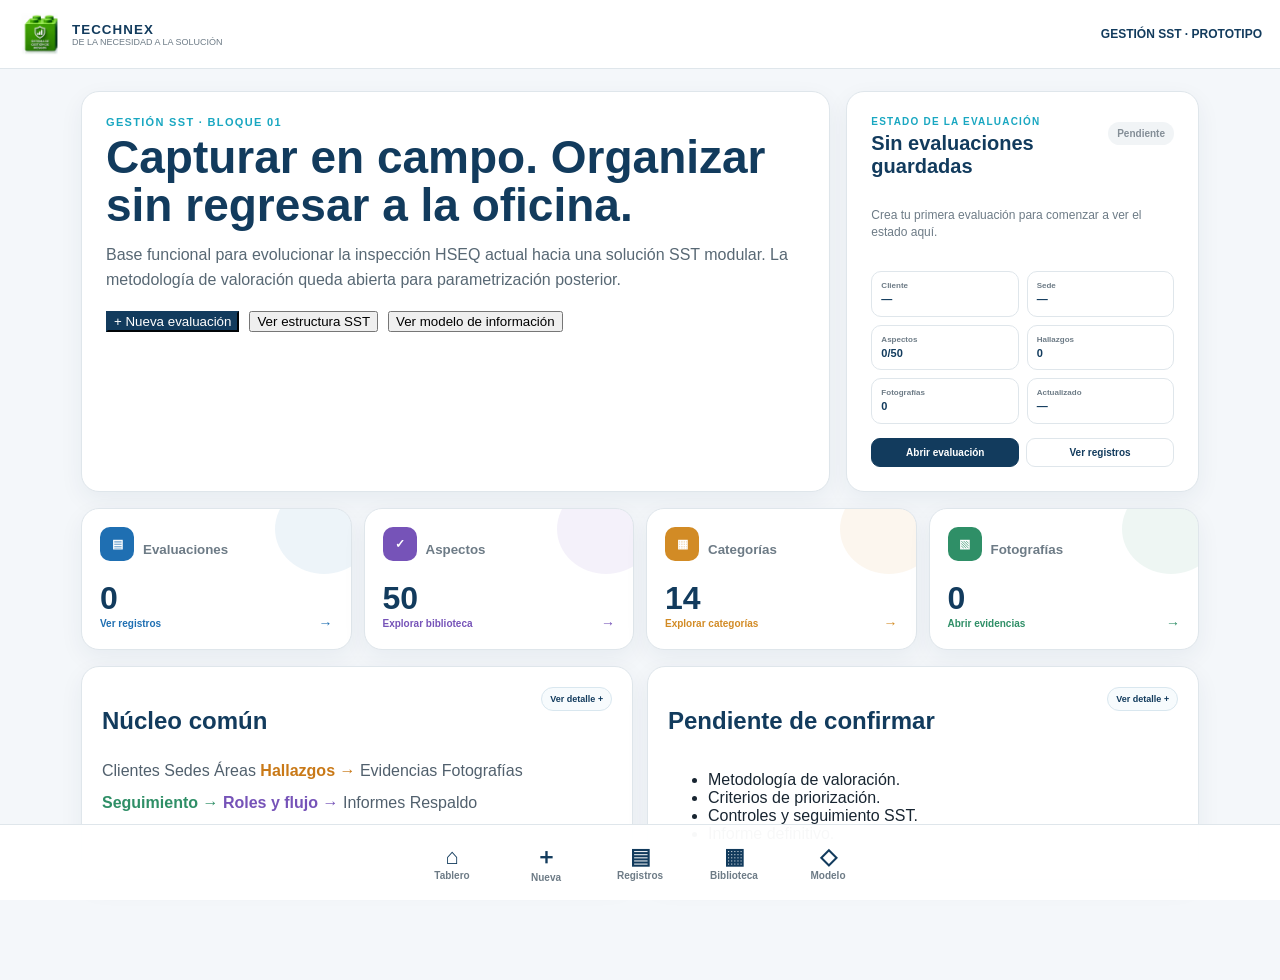
==== commit b64b5fa2: "Add files via upload" ====
--- a/index.html
+++ b/index.html
@@ -1,4 +1,4 @@
-<!doctype html><html lang="es"><head><meta charset="utf-8"><meta name="viewport" content="width=device-width,initial-scale=1"><meta name="theme-color" content="#123b5d"><title>TECCHNEX · Gestión SST</title><link rel="stylesheet" href="styles.css"></head><body><header class="top"><button class="brand brand-button" type="button" data-go="dashboard" aria-label="Abrir tablero principal"><div class="mark">CH</div><div><b>TECCHNEX</b><small>DE LA NECESIDAD A LA SOLUCIÓN</small></div></button><span class="badge">GESTIÓN SST · PROTOTIPO</span></header><main><section id="home" class="view active"><div class="hero"><div><p>GESTIÓN SST · BLOQUE 01</p><h1>Capturar en campo. Organizar sin regresar a la oficina.</h1><div class="lead">Base funcional para evolucionar la inspección HSEQ actual hacia una solución SST modular. La metodología de valoración queda abierta para parametrización posterior.</div><div class="actions"><button data-go="new" class="primary">+ Nueva evaluación</button><button data-go="library">Ver estructura SST</button><button data-go="model">Ver modelo de información</button></div></div><div class="hero-card latest-panel" id="latestPanel">
+<!doctype html><html lang="es"><head><meta charset="utf-8"><meta name="viewport" content="width=device-width,initial-scale=1"><meta name="theme-color" content="#123b5d"><meta name="apple-mobile-web-app-capable" content="yes"><meta name="apple-mobile-web-app-title" content="Gestión de Riesgos"><link rel="manifest" href="manifest.json"><link rel="icon" type="image/png" sizes="192x192" href="assets/identificador-riesgos-192.png"><link rel="apple-touch-icon" href="assets/identificador-riesgos-192.png"><title>TECCHNEX · Gestión SST</title><link rel="stylesheet" href="styles.css"></head><body><header class="top"><button class="brand brand-button" type="button" data-go="dashboard" aria-label="Abrir tablero principal"><img class="brand-logo" src="assets/identificador-riesgos-192.png" alt="Sistema de Gestión de Riesgos"><div><b>TECCHNEX</b><small>DE LA NECESIDAD A LA SOLUCIÓN</small></div></button><span class="badge">GESTIÓN SST · PROTOTIPO</span></header><main><section id="home" class="view active"><div class="hero"><div><p>GESTIÓN SST · BLOQUE 01</p><h1>Capturar en campo. Organizar sin regresar a la oficina.</h1><div class="lead">Base funcional para evolucionar la inspección HSEQ actual hacia una solución SST modular. La metodología de valoración queda abierta para parametrización posterior.</div><div class="actions"><button data-go="new" class="primary">+ Nueva evaluación</button><button data-go="library">Ver estructura SST</button><button data-go="model">Ver modelo de información</button></div></div><div class="hero-card latest-panel" id="latestPanel">
   <div class="latest-head">
     <div>
       <p>ESTADO DE LA EVALUACIÓN</p>
--- a/styles.css
+++ b/styles.css
@@ -930,3 +930,80 @@
 .report-btn{border:1px solid #123b5d;background:#fff;color:#123b5d;font-weight:700}
 .report-btn:hover{background:#eef5f8}
 .report-btn:disabled{opacity:.65;cursor:wait}
+
+
+/* CAM-SST-06C-RWD-01 — Ajuste quirúrgico del tablero para celular y tablet.
+   Se conserva la estructura y las funciones; solo cambia la distribución adaptable. */
+@media (max-width: 900px) {
+  .hero { grid-template-columns: minmax(0, 1.35fr) minmax(220px, .85fr); gap: 12px; }
+  .hero > div, .hero-card { padding: 16px; min-width: 0; }
+  .metrics { grid-template-columns: repeat(2, minmax(0, 1fr)); gap: 10px; }
+  .metrics > div { min-width: 0; padding: 14px; }
+  .cols { grid-template-columns: repeat(2, minmax(0, 1fr)); gap: 12px; }
+  .cols > article { min-width: 0; padding: 16px; overflow-wrap: anywhere; }
+  .actions { flex-wrap: wrap; }
+  .actions button { flex: 1 1 145px; min-width: 0; }
+}
+
+@media (max-width: 640px) {
+  body { padding: 10px; }
+  .head { flex-direction: column; align-items: stretch; gap: 10px; }
+  .head-actions { display: grid; grid-template-columns: repeat(2, minmax(0, 1fr)); width: 100%; }
+  .head-actions button { width: 100%; min-width: 0; }
+  .hero { grid-template-columns: minmax(0, 1fr); gap: 10px; }
+  .hero > div, .hero-card { padding: 14px; border-radius: 14px; }
+  .hero h1 { font-size: clamp(25px, 7vw, 34px); line-height: 1.08; overflow-wrap: anywhere; }
+  .hero .actions { display: grid; grid-template-columns: minmax(0, 1fr); gap: 8px; }
+  .hero .actions button { width: 100%; min-height: 42px; }
+  .metrics { grid-template-columns: repeat(2, minmax(0, 1fr)); gap: 8px; margin: 10px 0; }
+  .metrics > div { padding: 11px; border-radius: 13px; }
+  .metric-card { min-height: 112px; }
+  .metric-top { gap: 6px; align-items: flex-start; }
+  .metric-top small, .metrics small { font-size: 10px; line-height: 1.25; overflow-wrap: anywhere; }
+  .metric-card b, .metrics b { font-size: clamp(22px, 7vw, 28px); margin-top: 7px; }
+  .cols { grid-template-columns: minmax(0, 1fr); gap: 10px; margin-top: 10px; }
+  .cols > article { padding: 14px; border-radius: 14px; }
+  .cols h2, .cols h3 { overflow-wrap: anywhere; }
+  button, input, select, textarea { max-width: 100%; }
+}
+
+@media (max-width: 360px) {
+  body { padding: 7px; }
+  .metrics { gap: 6px; }
+  .metrics > div { padding: 9px; }
+  .head-actions { grid-template-columns: minmax(0, 1fr); }
+}
+
+
+/* CAM-SST-06C-IDENTIDAD-01 — Identificador visual para escritorio, celular y tablet. */
+.brand-logo{
+  display:block;
+  width:44px;
+  height:44px;
+  flex:0 0 44px;
+  object-fit:contain;
+  border-radius:10px;
+  background:#fff;
+}
+.brand-button{
+  border:0;
+  padding:0;
+  background:transparent;
+  cursor:pointer;
+  text-align:left;
+}
+@media(max-width:640px){
+  .top{
+    padding:8px 10px;
+    gap:8px;
+    align-items:center;
+  }
+  .brand-logo{
+    width:38px;
+    height:38px;
+    flex-basis:38px;
+  }
+  .brand b{font-size:12px}
+  .brand small{font-size:8px;letter-spacing:0}
+  .badge{font-size:9px;text-align:right;max-width:42%}
+}
